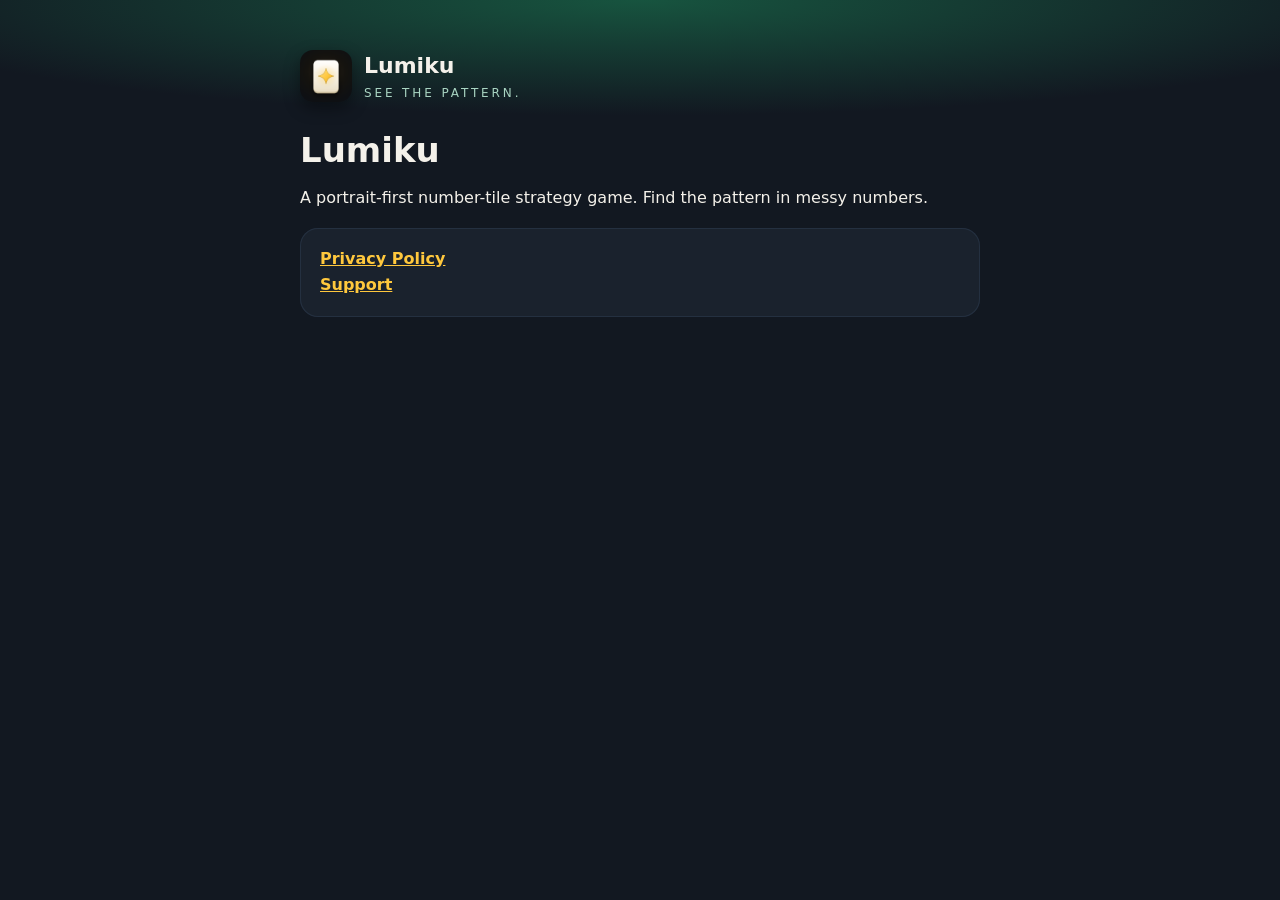
==== index.html @ b2671bb0 "Lumiku privacy policy and support pages" ====
<!doctype html><html lang="en"><head><meta charset="utf-8"><meta name="viewport" content="width=device-width,initial-scale=1"><title>Lumiku</title><link rel="stylesheet" href="style.css"><link rel="icon" href="icon.png"></head>
<body><main><header><img src="icon.png" alt=""><div><div class="n">Lumiku</div><div class="t">See the pattern.</div></div></header>
<h1>Lumiku</h1><p>A portrait-first number-tile strategy game. Find the pattern in messy numbers.</p>
<div class="card"><a href="privacy.html">Privacy Policy</a><br><a href="support.html">Support</a></div></main></body></html>
---- style.css ----
:root{--navy:#121821;--card:#1a222d;--line:#243040;--text:#f4f1ea;--muted:#9aa5b4;--lumi:#ffc83d}
*{box-sizing:border-box}
body{margin:0;background:radial-gradient(ellipse 90% 40% at 50% 0%,#17543f 0%,#121821 70%) no-repeat,#121821;color:var(--text);font:16px/1.65 -apple-system,BlinkMacSystemFont,"Segoe UI",system-ui,sans-serif}
main{max-width:720px;margin:0 auto;padding:48px 20px 80px}
header{display:flex;align-items:center;gap:12px;margin-bottom:28px}
header img{width:52px;height:52px;border-radius:13px;box-shadow:0 6px 16px rgba(0,0,0,.4)}
header .n{font-weight:800;font-size:22px}
header .t{font-size:12px;letter-spacing:.24em;text-transform:uppercase;color:#a9d4c2}
h1{font-size:34px;line-height:1.1;margin:0 0 6px}
.eff{color:var(--muted);margin:0 0 28px}
h2{font-size:19px;margin:32px 0 8px;color:var(--lumi)}
.card{background:var(--card);box-shadow:inset 0 0 0 1px var(--line);border-radius:18px;padding:18px 20px;margin:16px 0}
a{color:var(--lumi);font-weight:700}
footer{margin-top:48px;color:var(--muted);font-size:14px}
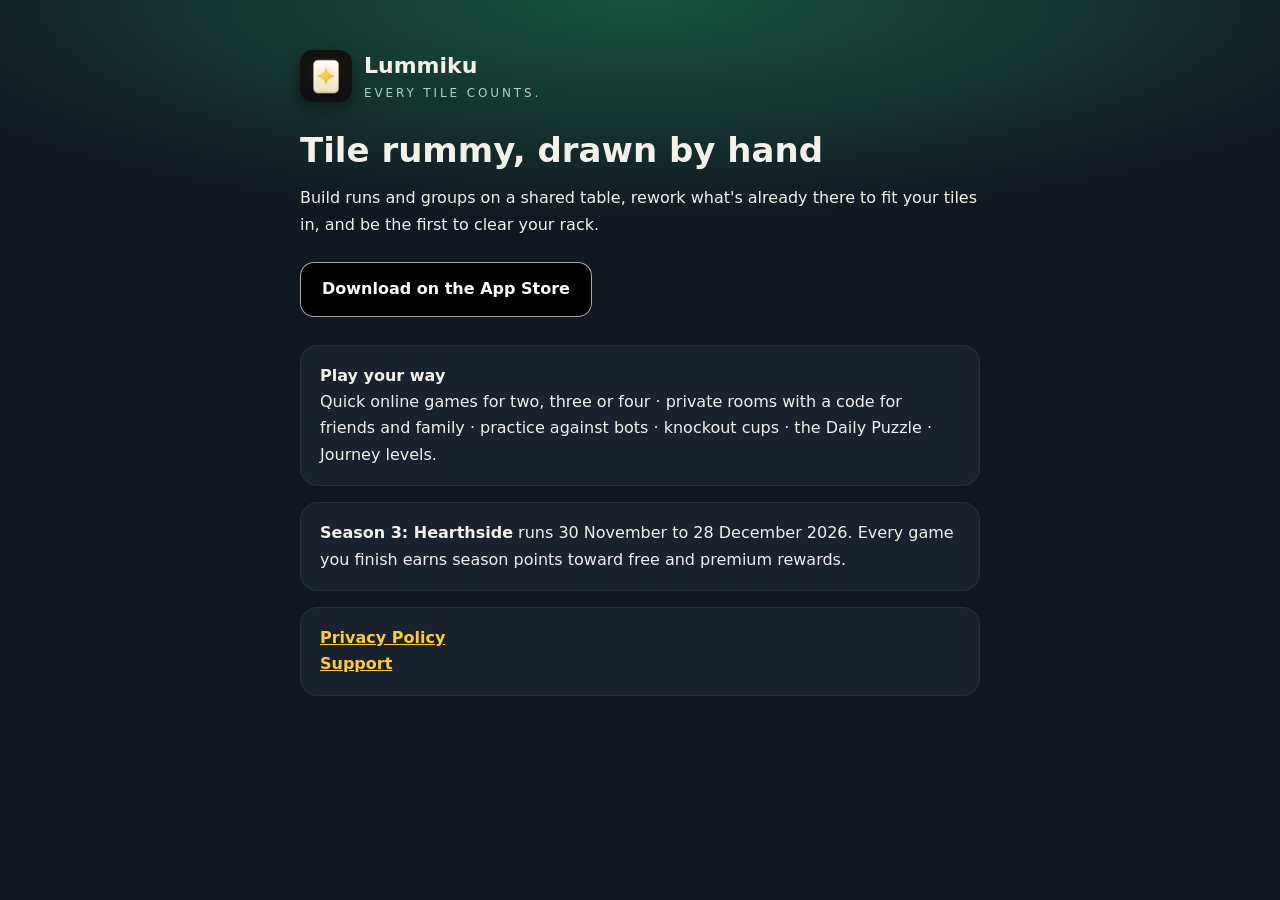
==== commit a23298c1: "Landing page: Lummiku name, App Store link, smart app banner, Season 3 The home page still described" ====
--- a/index.html
+++ b/index.html
@@ -1,4 +1,22 @@
-<!doctype html><html lang="en"><head><meta charset="utf-8"><meta name="viewport" content="width=device-width,initial-scale=1"><title>Lumiku</title><link rel="stylesheet" href="style.css"><link rel="icon" href="icon.png"></head>
-<body><main><header><img src="icon.png" alt=""><div><div class="n">Lumiku</div><div class="t">See the pattern.</div></div></header>
-<h1>Lumiku</h1><p>A portrait-first number-tile strategy game. Find the pattern in messy numbers.</p>
+<!doctype html><html lang="en"><head><meta charset="utf-8"><meta name="viewport" content="width=device-width,initial-scale=1">
+<title>Lummiku: Tile Rummy for iPhone and iPad</title>
+<meta name="description" content="Lummiku is classic tile rummy, drawn by hand. Build runs and groups, rework the table, and play quick online games, private rooms with friends, cups and a daily puzzle. Free on the App Store.">
+<meta name="apple-itunes-app" content="app-id=6818628873">
+<meta property="og:title" content="Lummiku: Tile Rummy">
+<meta property="og:description" content="Classic tile rummy, drawn by hand. Play online, with friends, or against bots. Free on iPhone and iPad.">
+<meta property="og:image" content="https://lafygit.github.io/lumiku-site/icon.png">
+<meta property="og:url" content="https://lafygit.github.io/lumiku-site/">
+<meta name="twitter:card" content="summary">
+<link rel="stylesheet" href="style.css"><link rel="icon" href="icon.png"></head>
+<body><main><header><img src="icon.png" alt=""><div><div class="n">Lummiku</div><div class="t">Every tile counts.</div></div></header>
+<h1>Tile rummy, drawn by hand</h1>
+<p>Build runs and groups on a shared table, rework what's already there to fit your tiles in, and be the first to clear your rack.</p>
+<p><a class="store" href="https://apps.apple.com/app/id6818628873">Download on the App Store</a></p>
+<div class="card">
+<b>Play your way</b><br>
+Quick online games for two, three or four · private rooms with a code for friends and family · practice against bots · knockout cups · the Daily Puzzle · Journey levels.
+</div>
+<div class="card">
+<b>Season 3: Hearthside</b> runs 30 November to 28 December 2026. Every game you finish earns season points toward free and premium rewards.
+</div>
 <div class="card"><a href="privacy.html">Privacy Policy</a><br><a href="support.html">Support</a></div></main></body></html>
--- a/style.css
+++ b/style.css
@@ -12,3 +12,4 @@
 .card{background:var(--card);box-shadow:inset 0 0 0 1px var(--line);border-radius:18px;padding:18px 20px;margin:16px 0}
 a{color:var(--lumi);font-weight:700}
 footer{margin-top:48px;color:var(--muted);font-size:14px}
+.store{display:inline-block;margin:8px 0 12px;padding:14px 22px;border-radius:14px;background:#000;color:#fff;box-shadow:inset 0 0 0 1px #a6a6a6;text-decoration:none;font-weight:700}
